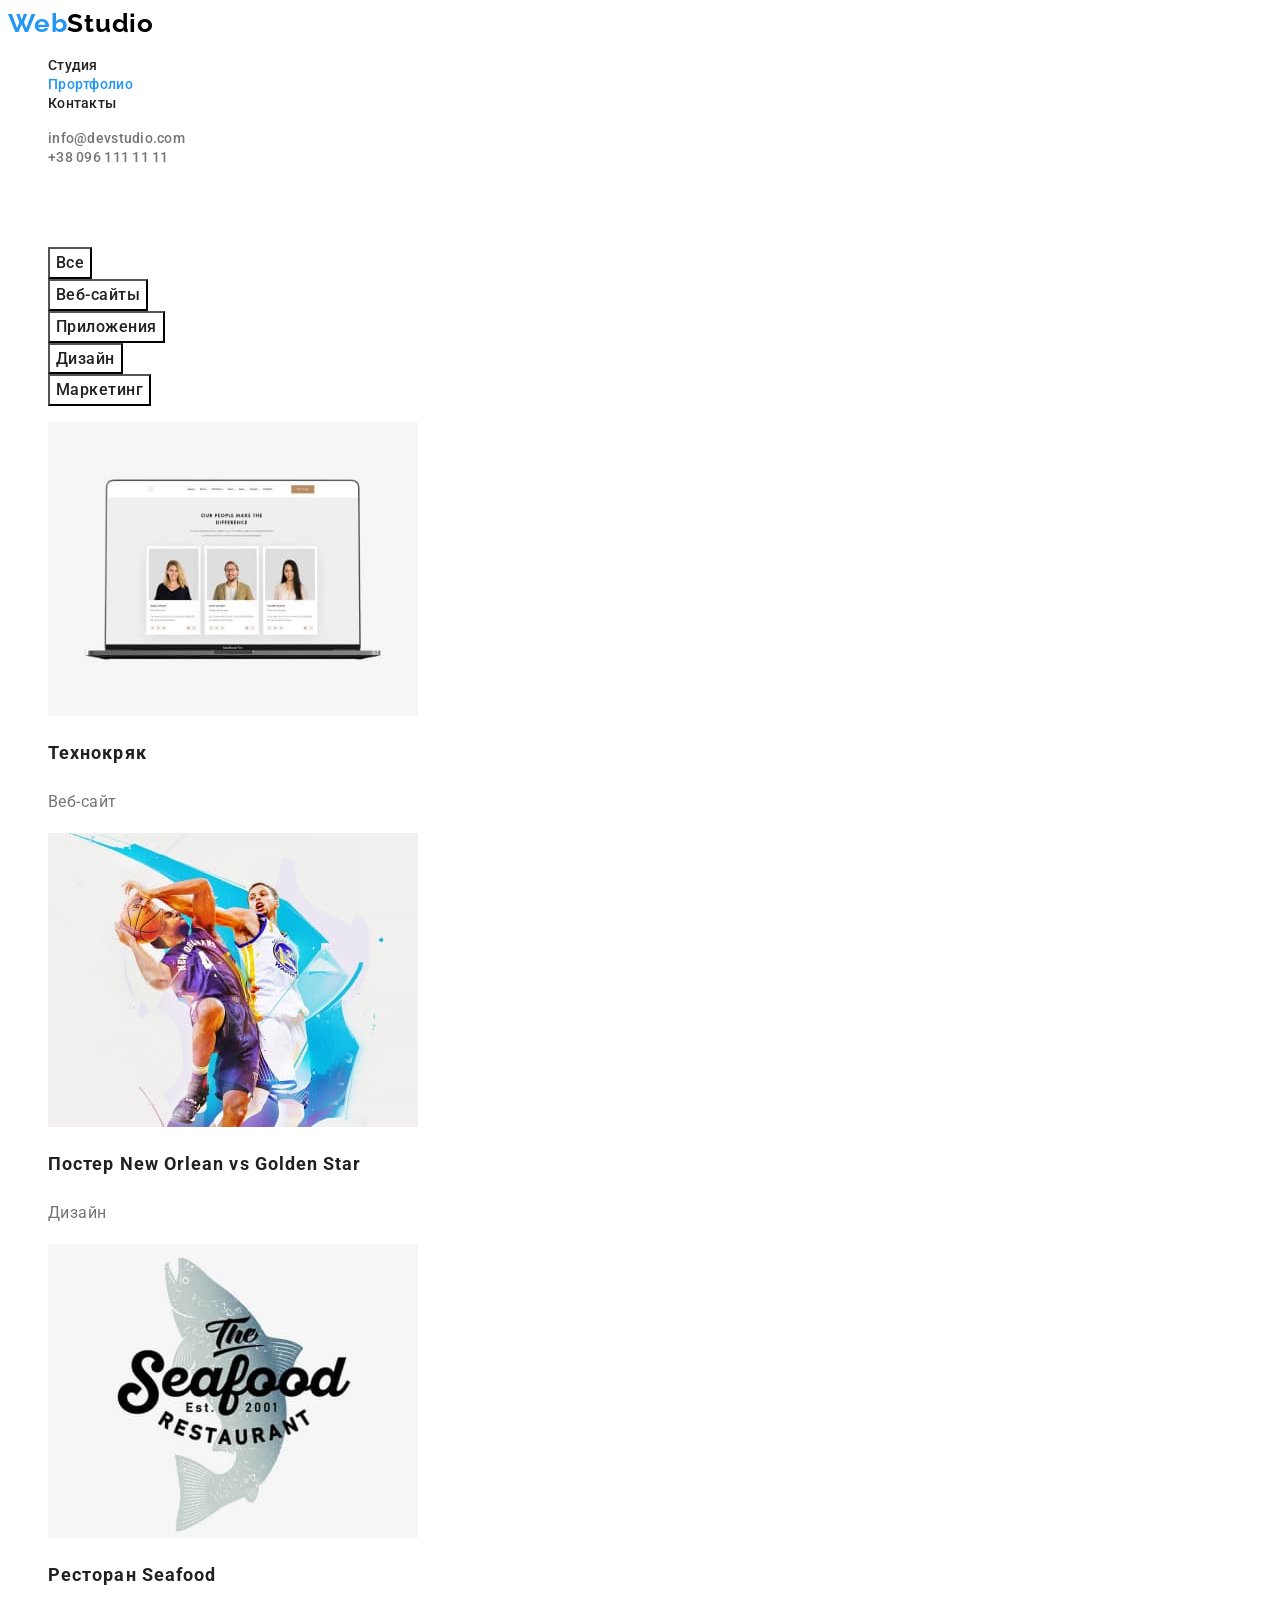
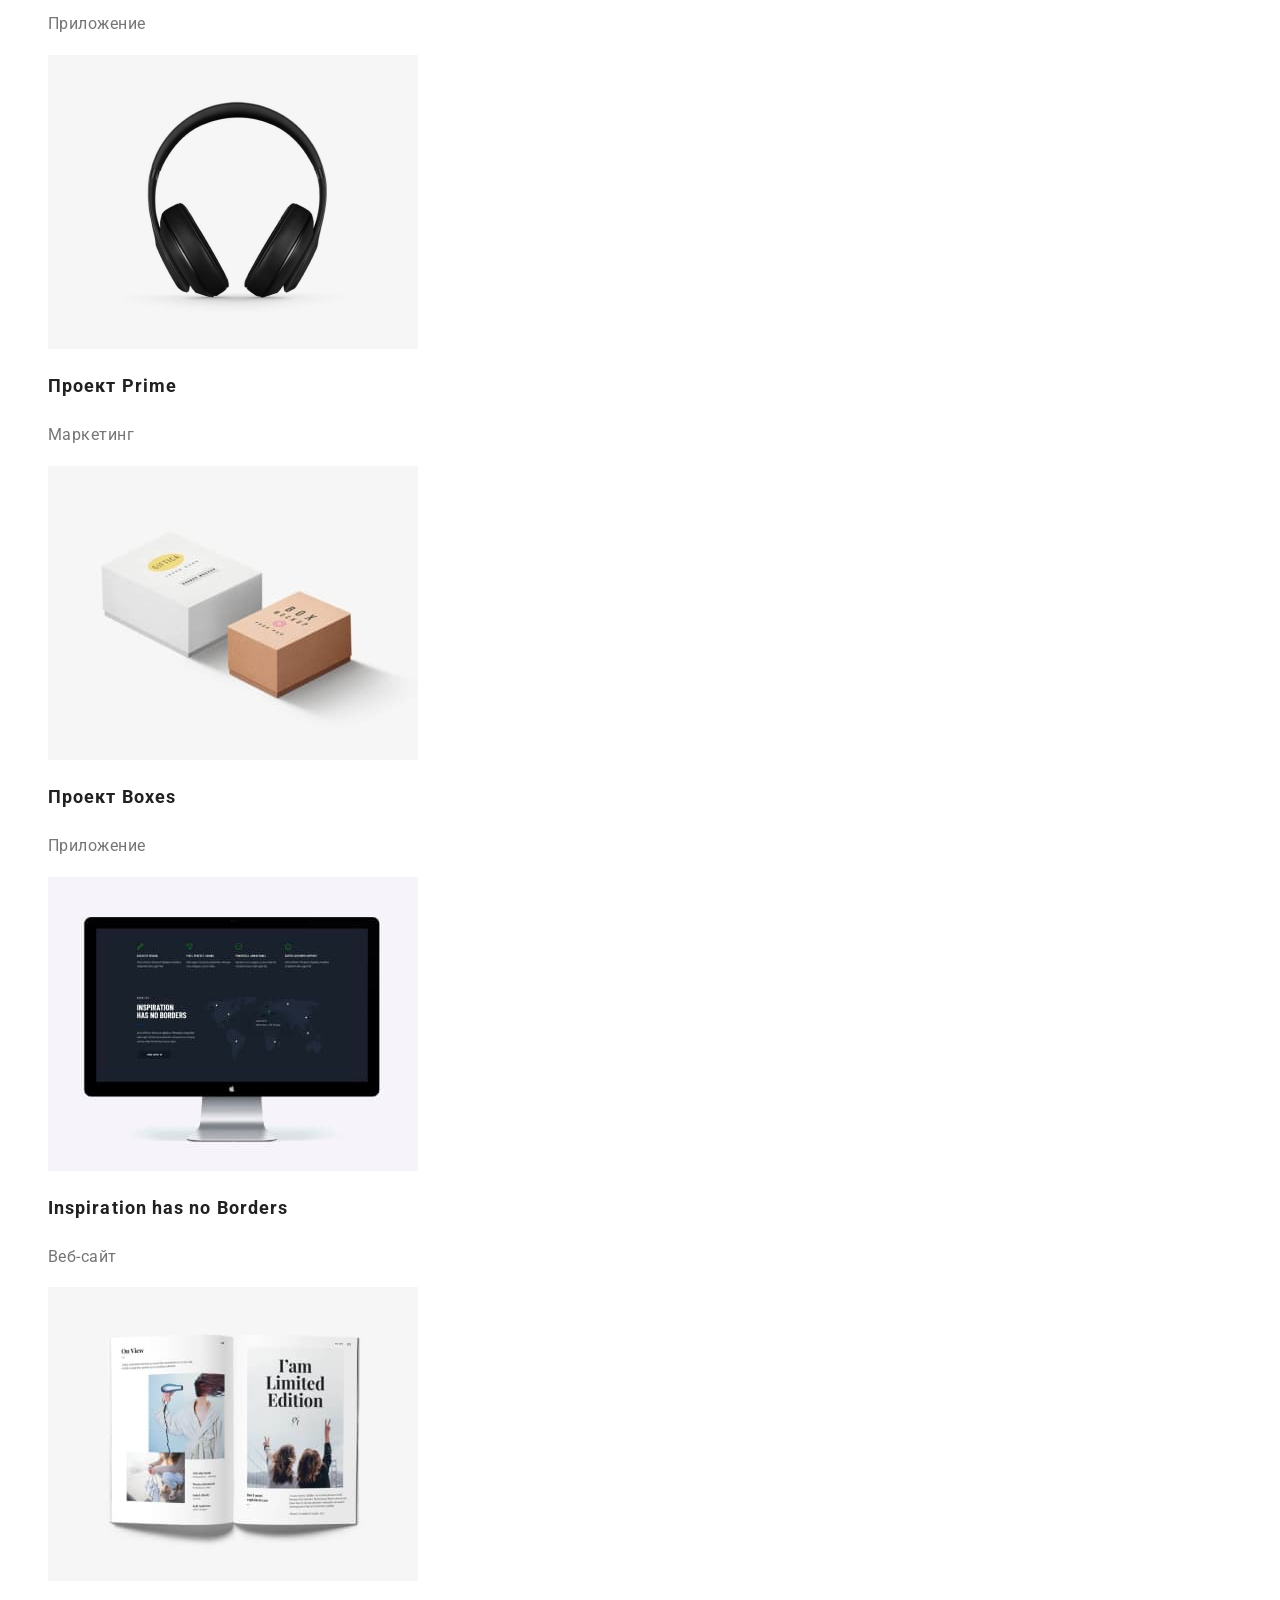
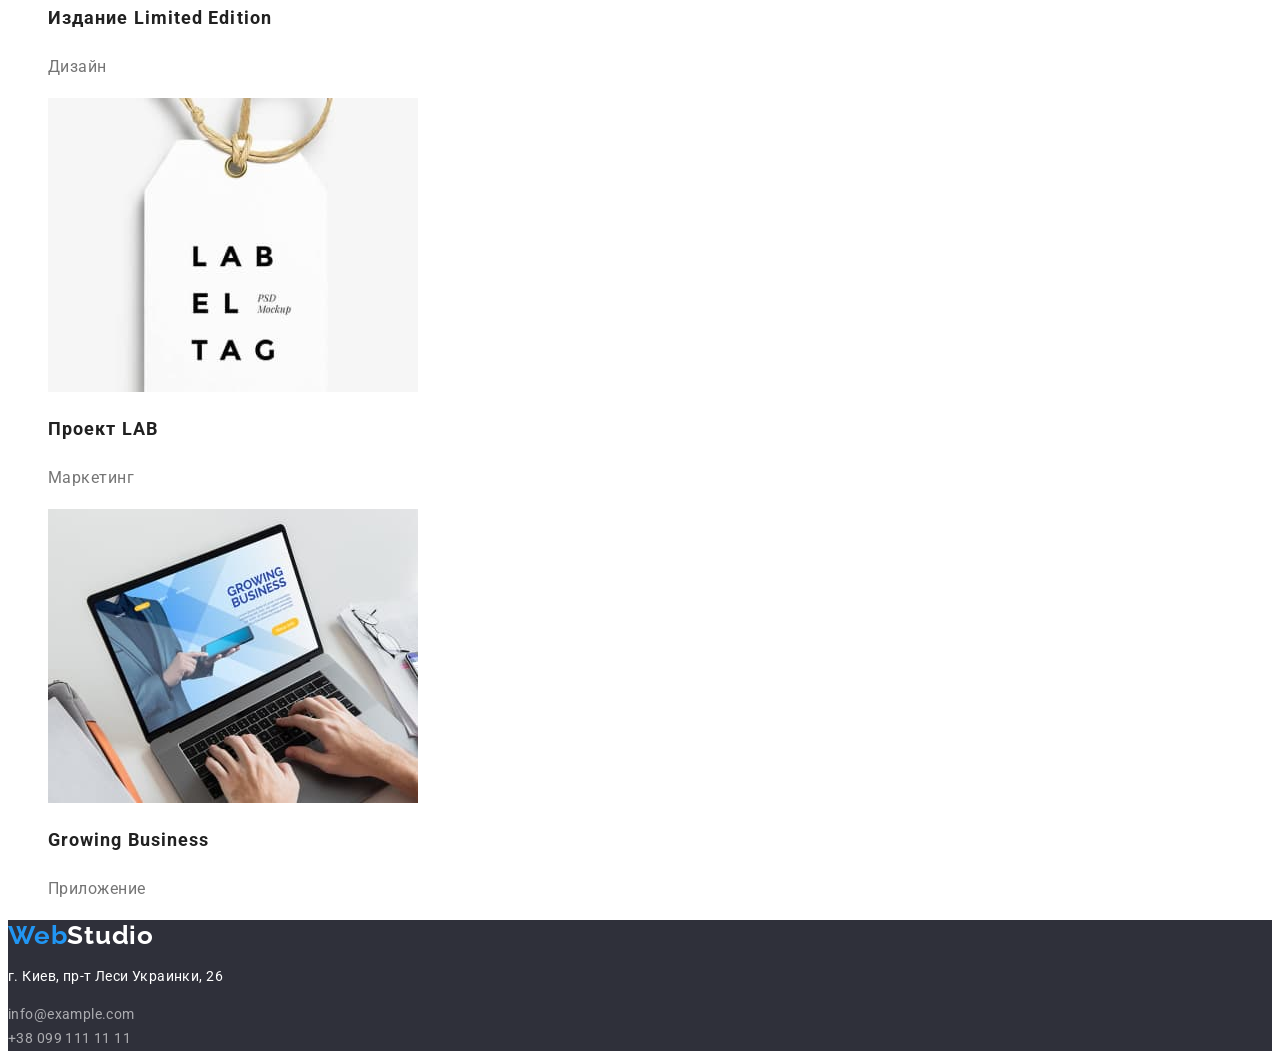
==== portfolio.html @ 16694226 "start hw" ====
<!DOCTYPE html>
<html lang="ru">

<head>
    <meta charset="UTF-8">
    <meta http-equiv="X-UA-Compatible" content="IE=edge">
    <meta name="viewport" content="width=device-width, initial-scale=1.0">
    <title>Студия</title>
    <link rel="preconnect" href="https://fonts.googleapis.com">
    <link rel="preconnect" href="https://fonts.gstatic.com" crossorigin>
    <link
        href="https://fonts.googleapis.com/css2?family=Raleway:wght@700&family=Roboto:ital,wght@0,400;0,500;0,700;1,900&display=swap"
        rel="stylesheet">
    <link rel="stylesheet" href="./css/style.css">
</head>
<body>
    <header class="header-page">
        <nav class="header-navigation">
            <a href="" lang="en" class="logo link">
                <span class="accent">Web</span>Studio
            </a>
            <ul class="header-list list">
                <li>
                    <a href="./index.html" class="header-link link">Студия</a>
                </li>
                <li>
                    <a href="./portfolio.html" class="header-link link primery">Прортфолио</a>
                </li>
                <li>
                    <a href="" class="header-link link">Контакты</a>
                </li>
            </ul>
        </nav>
        <ul class="contacts-list list">
            <li>
                <a href="mailto:info@devstudio.com" class="contacts-link link">info@devstudio.com</a>
            </li>
            <li>
                <a href="tel:+380961111111" class="contacts-link link">+38 096 111 11 11</a>
            </li>
        </ul>
    </header>
<main>
    <h1 class="title-works">Наши работы</h1>
    <section class="navigation-works">
        <ul class="list">
            <li>
                <button class="button-works" type="button">Все</button>
            </li>
            <li>
                <button class="button-works" type="button">Веб-сайты</button>
            </li>
            <li>
                <button class="button-works" type="button">Приложения</button>
            </li>
            <li>
                <button class="button-works" type="button">Дизайн</button>
            </li>
            <li>
                <button class="button-works" type="button">Маркетинг</button>
            </li>
        </ul>
        <ul class="works-list list">
            <li>
                <img src="./images/portfolio/port-img1.jpg" 
                width="370" alt="Изображение сайта">
                <h2 class="title" >Технокряк</h2>
                <p class="text">Веб-сайт</p>
            </li>
            <li>
                <img src="./images/portfolio/port-img2.jpg" 
                width="370" alt="Пример дизайна">
                <h2 class="title" >Постер New Orlean vs Golden Star</h2>
                <p class="text">Дизайн</p>
            </li>
            <li>
                <img src="./images/portfolio/port-img3.jpg" 
                width="370" alt="Пример приложения">
                <h2 class="title" >Ресторан Seafood</h2>
                <p class="text">Приложение</p>
            </li>
            <li>
                <img src="./images/portfolio/port-img4.jpg" 
                width="370" alt="Изображение наушников">
                <h2 class="title" >Проект Prime</h2>
                <p class="text">Маркетинг</p>
            </li>
            <li>
            <img src="./images/portfolio/port-img5.jpg" 
                width="370" alt="Изображение коробок">
                <h2 class="title" >Проект Boxes</h2>
                <p class="text">Приложение</p>
            </li>
            <li>
                <img src="./images/portfolio/port-img6.jpg" 
                width="370" alt="Монитор с веб-сайтом">
                <h2 class="title"  lang="en">Inspiration has no Borders</h2>
                <p class="text">Веб-сайт</p>
            </li>
            <li>
                <img src="./images/portfolio/port-img7.jpg" 
                width="370" alt="Розкрытый журнал">
                <h2 class="title" >Издание Limited Edition</h2>
                <p class="text">Дизайн</p>
            </li>
            <li>
                <img src="./images/portfolio/port-img8.jpg"
                width="370" alt="Бирка с надписью - ярлык">
                <h2 class="title" >Проект LAB</h2>
                <p class="text">Маркетинг</p>
            </li>
            <li>
                <img src="./images/portfolio/port-img9.jpg" 
                width="370" alt="Приложение на ноутбуке">
                <h2 class="title"  lang="en">Growing Business</h2>
                <p class="text">Приложение</p>
            </li>
            </ul>
    </section>
</main>
<footer class="footer-page">
    <address class="footer-address">
        <a class="footer-logo link" href="" lang="en">
            <span class="accent">Web</span>Studio
        </a>
        <p class="text-address">
            г. Киев, пр-т Леси Украинки, 26
        </p>
        <a class="footer-link link" href="mailto:info@example.com">info@example.com</a><br>
        <a class="footer-link link" href="tel:+380991111111">+38 099 111 11 11</a><br>
    </address>
</footer>
</body>

</html>
---- css/style.css ----
:root {
  --color-title-page: #212121;
  --color-text-page: #757575;
  --first-color-link: #212121;
  --second-color-link: #2196f3;
  --first-color-button: #212121;
  --second-color-button: #ffffff;
  --color-contacts: #757575;
  --first-color-logotype: #212121;
  --second-color-logotype: #ffffff;
  --background-section: #2f303a;
  --color-address: rgba(255, 255, 255, 0.6);
}
body {
  font-family: roboto, sans-serif;
}
.link {
  text-decoration: none;
}
.list {
  list-style: none;
}
/* ----------------------HEADER------------------------------ */
.logo {
  font-family: Raleway;
  font-weight: bold;
  font-size: 26px;
  line-height: 1.19;
  letter-spacing: 0.03em;
  color: var(--color-logotype);
}
.accent {
  color: #2196f3;
}
.header-link {
  font-weight: 500;
  font-size: 14px;
  line-height: 1.14;
  letter-spacing: 0.02em;
  color: var(--first-color-link);
}
.primery {
  color: var(--second-color-link);
}
.header-link:hover,
.header-link:focus {
  color: var(--second-color-link);
}

.contacts-link {
  font-weight: 500;
  font-size: 14px;
  line-height: 1.14;
  letter-spacing: 0.02em;
  color: var(--color-contacts);
}
.contacts-link:hover,
.contacts-link:focus {
  color: var(--second-color-link);
}
/* ----------------------HERO------------------------------ */
.hero {
  background-color: var(--background-section);
}
.hero-title {
  font-weight: 900;
  font-size: 44px;
  line-height: 1.36;
  text-align: center;
  letter-spacing: 0.06em;
  text-transform: uppercase;
  color: #ffffff;
}
.button {
  font-family: Roboto;
  font-weight: 700;
  font-size: 16px;
  line-height: 1.87;
  letter-spacing: 0.06em;
  cursor: pointer;
  color: var(--second-color-button);
  background-color: var(--second-color-link);
}
/* ----------------------MAIN------------------------------ */
.title-values {
  visibility: hidden;
}
.mini-title {
  font-weight: 700;
  font-size: 14px;
  line-height: 1.14;
  letter-spacing: 0.03em;
  text-transform: uppercase;
  color: var(--color-title-page);
}
.list-values {
  font-family: Roboto;
  font-weight: normal;
  font-size: 14px;
  line-height: 1.71;
  letter-spacing: 0.03em;
  color: var(--color-text-page);
}
.title-about {
  font-weight: bold;
  font-size: 36px;
  line-height: 1.17;
  text-align: center;
  letter-spacing: 0.03em;
  color: var(--color-title-page);
}
.team-title {
  font-weight: 500;
  font-size: 16px;
  line-height: 1.19;
  text-align: center;
  letter-spacing: 0.03em;
  color: var(--color-title-page);
}
.team-text {
  font-weight: normal;
  font-size: 16px;
  line-height: 1.19;
  text-align: center;
  letter-spacing: 0.03em;
  color: var(--color-text-page);
}
/* ----------------------FOOTER------------------------------ */
.footer-page {
  background-color: var(--background-section);
}
.footer-address {
  font-style: normal;
}
.footer-logo {
  font-family: Raleway;
  font-weight: bold;
  font-size: 26px;
  line-height: 1.19;
  letter-spacing: 0.03em;
  color: var(--second-color-logotype);
}
.text-address {
  font-weight: normal;
  font-size: 14px;
  line-height: 1.71;
  letter-spacing: 0.03em;
  color: #ffffff;
}
.footer-link {
  font-weight: normal;
  font-size: 14px;
  line-height: 1.71;
  letter-spacing: 0.03em;
  color: var(--color-address);
}
/* ----------------------MAIN PORTFOLIO------------------------------ */
.title-works {
  visibility: hidden;
}
.button-works {
  font-family: Roboto;
  font-weight: 500;
  font-size: 16px;
  line-height: 1.62;
  letter-spacing: 0.03em;
  cursor: pointer;
  color: var(--first-color-button);
  background-color: var(--second-color-button);
}
.button-works:focus,
.button-works:hover {
  background-color: var(--second-color-link);
  color: var(--second-color-button);
}
.works-list .title {
  font-weight: bold;
  font-size: 18px;
  line-height: 2;
  letter-spacing: 0.06em;
  color: var(--color-title-page);
}
.works-list .text {
  font-weight: normal;
  font-size: 16px;
  line-height: 1.87;
  letter-spacing: 0.03em;
  color: var(--color-text-page);
}
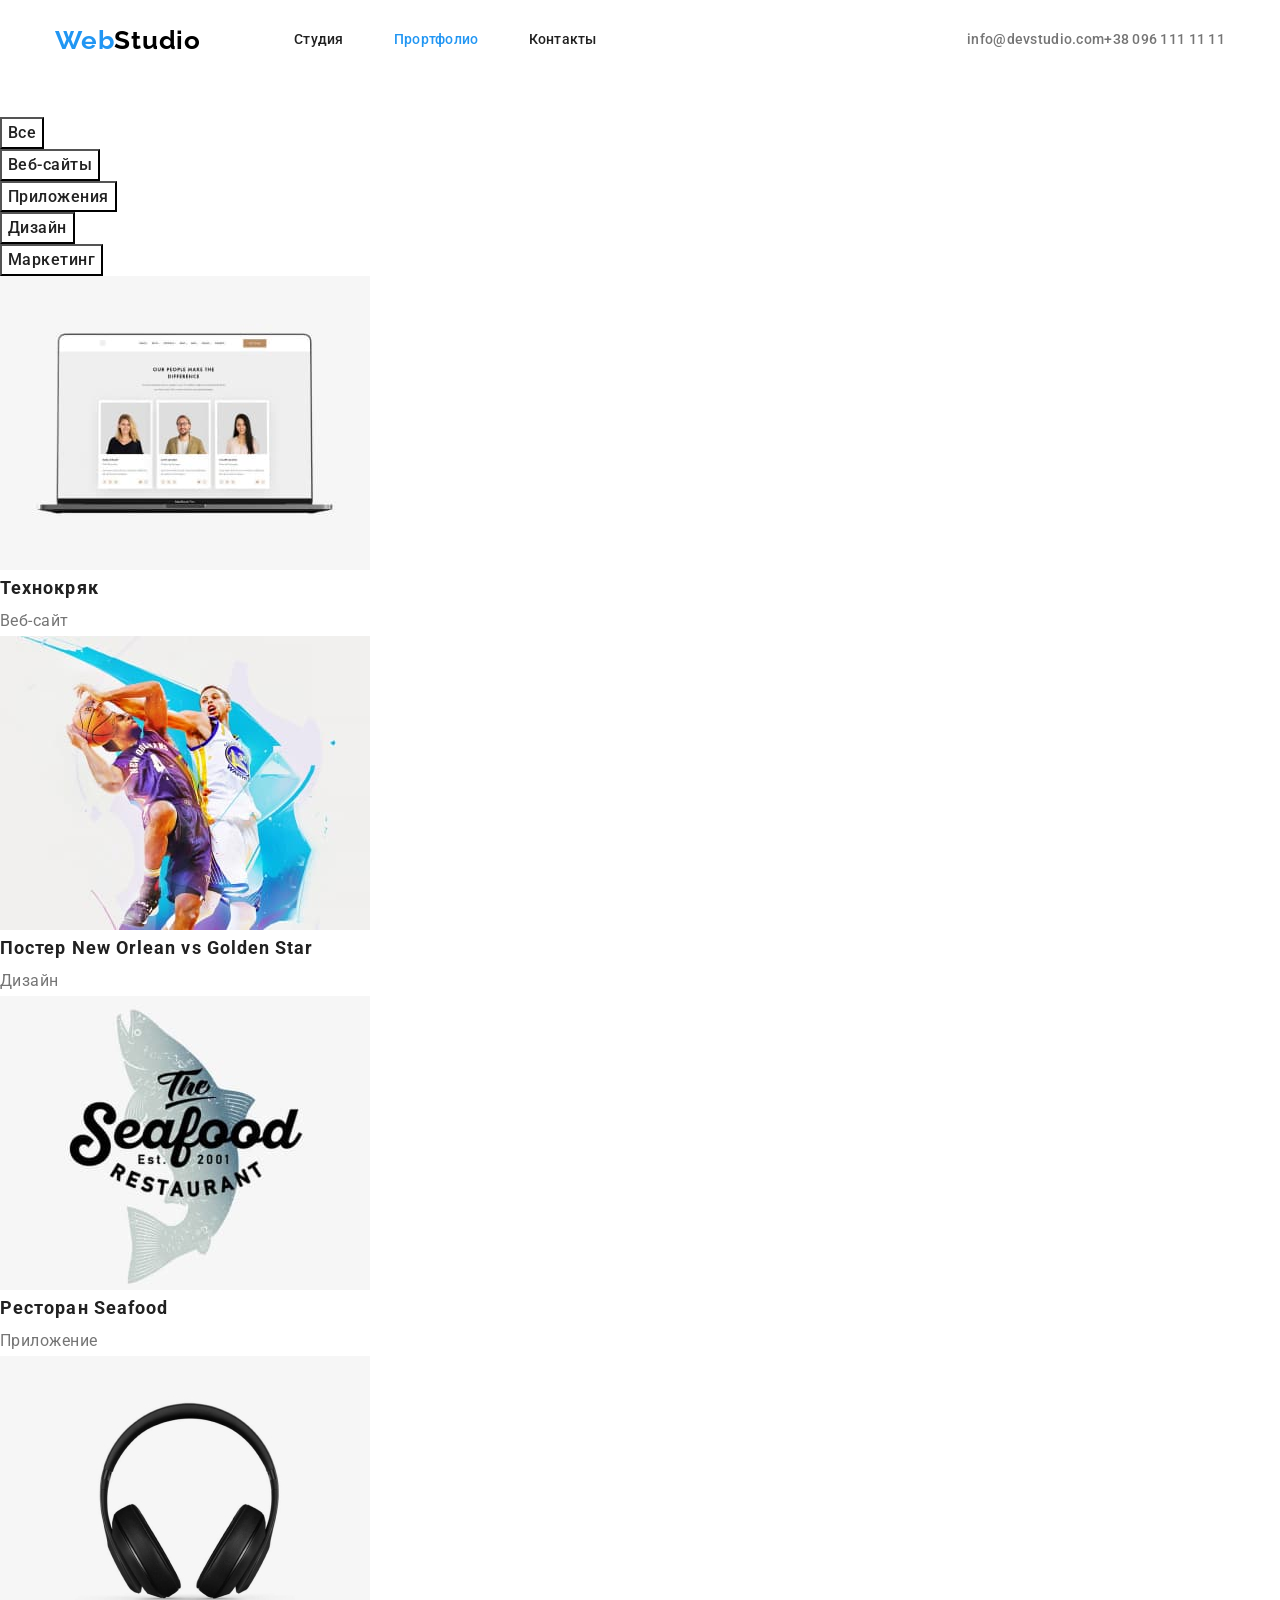
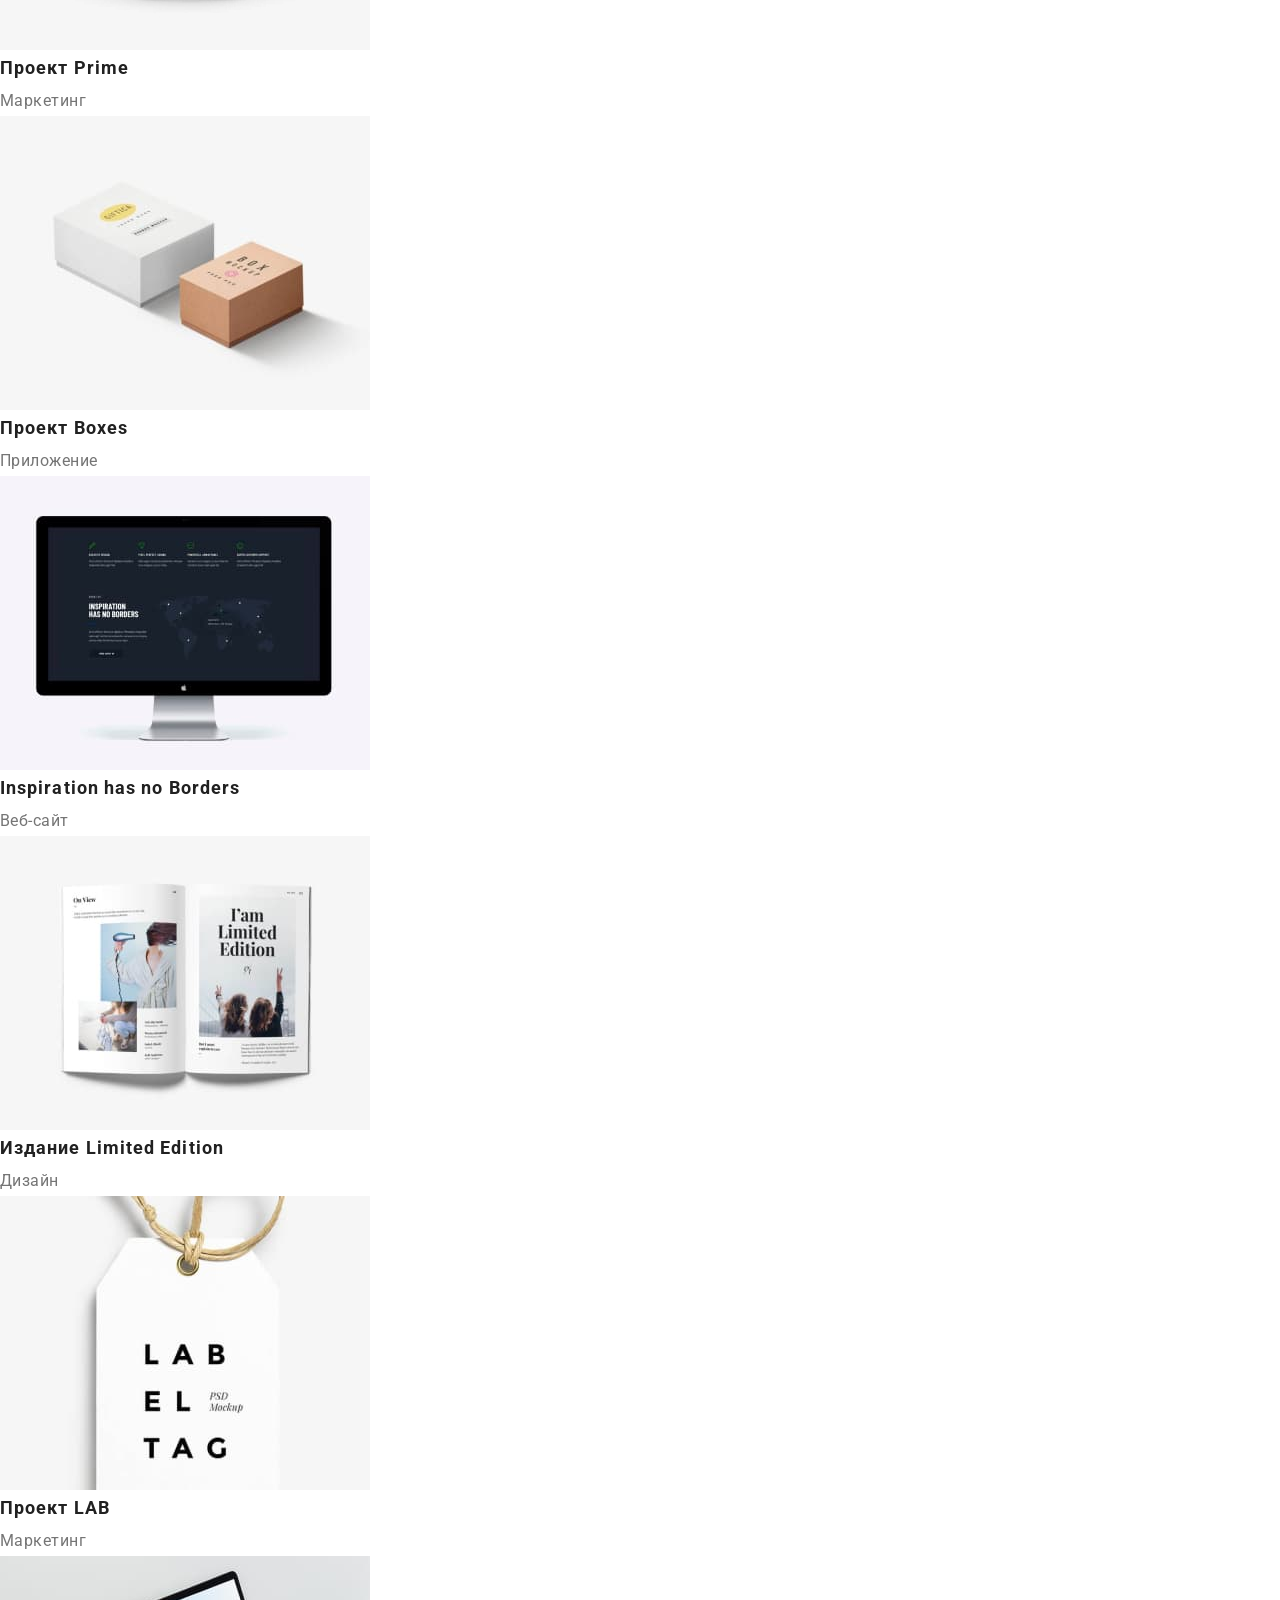
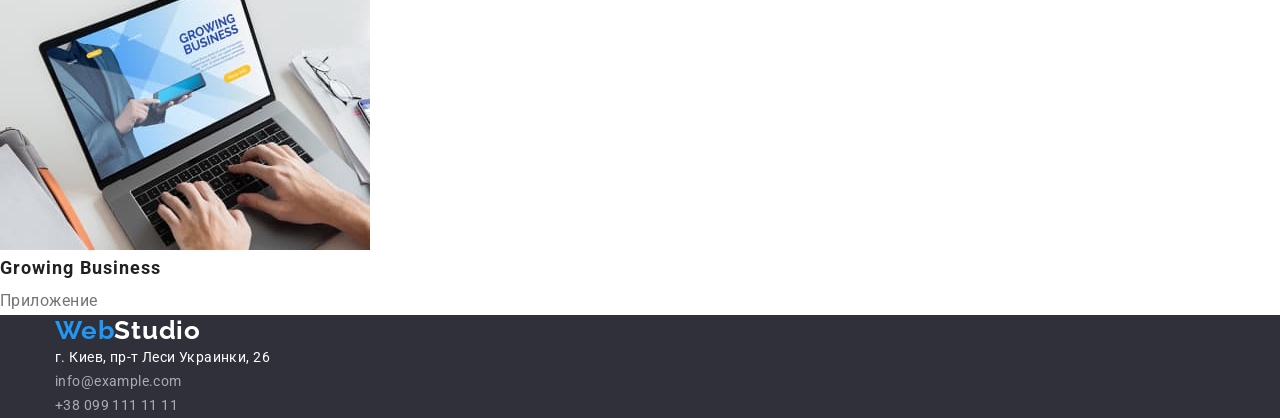
==== commit 860b7959: "Добавил флексы в студию" ====
--- a/portfolio.html
+++ b/portfolio.html
@@ -11,34 +11,37 @@
     <link
         href="https://fonts.googleapis.com/css2?family=Raleway:wght@700&family=Roboto:ital,wght@0,400;0,500;0,700;1,900&display=swap"
         rel="stylesheet">
+    <link rel="stylesheet" href="https://cdnjs.cloudflare.com/ajax/libs/modern-normalize/1.1.0/modern-normalize.min.css ">
     <link rel="stylesheet" href="./css/style.css">
 </head>
 <body>
     <header class="header-page">
-        <nav class="header-navigation">
-            <a href="" lang="en" class="logo link">
-                <span class="accent">Web</span>Studio
-            </a>
-            <ul class="header-list list">
+        <div class="conteiner">
+            <nav class="header-nav">
+                <a href="" lang="en" class="logo link">
+                    <span class="accent">Web</span>Studio
+                </a>
+                <ul class="header-list list">
+                    <li class="item">
+                        <a href="./index.html" class="header-link link">Студия</a>
+                    </li>
+                    <li class="item">
+                        <a href="" class="header-link link primery">Прортфолио</a>
+                    </li>
+                    <li class="item">
+                        <a href="" class="header-link link">Контакты</a>
+                    </li>
+                </ul>
+            </nav>
+            <ul class="contacts-list list">
                 <li>
-                    <a href="./index.html" class="header-link link">Студия</a>
+                    <a href="mailto:info@devstudio.com" class="contacts-link link">info@devstudio.com</a>
                 </li>
                 <li>
-                    <a href="./portfolio.html" class="header-link link primery">Прортфолио</a>
-                </li>
-                <li>
-                    <a href="" class="header-link link">Контакты</a>
+                    <a href="tel:+380961111111" class="contacts-link link">+38 096 111 11 11</a>
                 </li>
             </ul>
-        </nav>
-        <ul class="contacts-list list">
-            <li>
-                <a href="mailto:info@devstudio.com" class="contacts-link link">info@devstudio.com</a>
-            </li>
-            <li>
-                <a href="tel:+380961111111" class="contacts-link link">+38 096 111 11 11</a>
-            </li>
-        </ul>
+        </div>
     </header>
 <main>
     <h1 class="title-works">Наши работы</h1>
--- a/css/style.css
+++ b/css/style.css
@@ -14,6 +14,23 @@
 body {
   font-family: roboto, sans-serif;
 }
+/* --<reset styles>-- */
+h1,
+h2,
+h3,
+p {
+  margin: 0;
+}
+ul {
+  margin: 0;
+  padding: 0;
+}
+img {
+  display: block;
+  max-width: 100%;
+  height: auto;
+}
+/* --</reset styles>-- */
 .link {
   text-decoration: none;
 }
@@ -21,7 +38,17 @@
   list-style: none;
 }
 /* ----------------------HEADER------------------------------ */
+.header-page .conteiner {
+  display: flex;
+  width: 1200px;
+  margin-right: auto;
+  margin-left: auto;
+  padding: 0 15px;
+}
+
 .logo {
+  display: block;
+  margin-right: 93px;
   font-family: Raleway;
   font-weight: bold;
   font-size: 26px;
@@ -30,15 +57,28 @@
   color: var(--color-logotype);
 }
 .accent {
-  color: #2196f3;
+  color: var(--second-color-link);
+}
+.header-nav {
+  display: flex;
+  align-items: center;
+}
+.header-list {
+  display: flex;
 }
 .header-link {
+  display: block;
+  padding-top: 32px;
+  padding-bottom: 32px;
   font-weight: 500;
   font-size: 14px;
   line-height: 1.14;
   letter-spacing: 0.02em;
   color: var(--first-color-link);
 }
+.item:not(:last-child) {
+  margin-right: 50px;
+}
 .primery {
   color: var(--second-color-link);
 }
@@ -47,7 +87,13 @@
   color: var(--second-color-link);
 }
 
+.contacts-list {
+  display: flex;
+  margin-left: auto;
+  align-items: center;
+}
 .contacts-link {
+  display: block;
   font-weight: 500;
   font-size: 14px;
   line-height: 1.14;
@@ -61,12 +107,19 @@
 /* ----------------------HERO------------------------------ */
 .hero {
   background-color: var(--background-section);
+  text-align: center;
+}
+.hero .container {
+  width: 696px;
+  padding: 0 15px;
+  margin-left: auto;
+  margin-right: auto;
 }
 .hero-title {
+  margin-bottom: 30px;
   font-weight: 900;
   font-size: 44px;
   line-height: 1.36;
-  text-align: center;
   letter-spacing: 0.06em;
   text-transform: uppercase;
   color: #ffffff;
@@ -85,7 +138,8 @@
 .title-values {
   visibility: hidden;
 }
-.mini-title {
+.list-values .mini-title {
+  margin-bottom: 10px;
   font-weight: 700;
   font-size: 14px;
   line-height: 1.14;
@@ -94,6 +148,11 @@
   color: var(--color-title-page);
 }
 .list-values {
+  display: flex;
+  width: 1200px;
+  margin-right: auto;
+  margin-left: auto;
+  padding: 0 15px;
   font-family: Roboto;
   font-weight: normal;
   font-size: 14px;
@@ -101,7 +160,11 @@
   letter-spacing: 0.03em;
   color: var(--color-text-page);
 }
+.list-values .link:not(:last-child) {
+  margin-right: 30px;
+}
 .title-about {
+  margin-bottom: 50px;
   font-weight: bold;
   font-size: 36px;
   line-height: 1.17;
@@ -109,7 +172,41 @@
   letter-spacing: 0.03em;
   color: var(--color-title-page);
 }
+.list-about {
+  display: flex;
+  width: 1200px;
+  margin-right: auto;
+  margin-left: auto;
+  padding: 0 15px;
+}
+.list-about .link:not(:last-child) {
+  margin-right: 30px;
+}
+.team-list {
+  display: flex;
+  width: 1200px;
+  margin-right: auto;
+  margin-left: auto;
+  padding: 0 15px;
+}
+.team-list .link:not(:last-child) {
+  margin-right: 30px;
+}
 .team-title {
+  margin-bottom: 50px;
+  font-weight: bold;
+  font-size: 36px;
+  line-height: 42px;
+  text-align: center;
+  letter-spacing: 0.03em;
+  color: var(--color-title-page);
+}
+.team-img {
+  margin-bottom: 30px;
+}
+
+.team-list .mini-title {
+  margin-bottom: 10px;
   font-weight: 500;
   font-size: 16px;
   line-height: 1.19;
@@ -130,6 +227,10 @@
   background-color: var(--background-section);
 }
 .footer-address {
+  width: 1200px;
+  margin-right: auto;
+  margin-left: auto;
+  padding: 0 15px;
   font-style: normal;
 }
 .footer-logo {
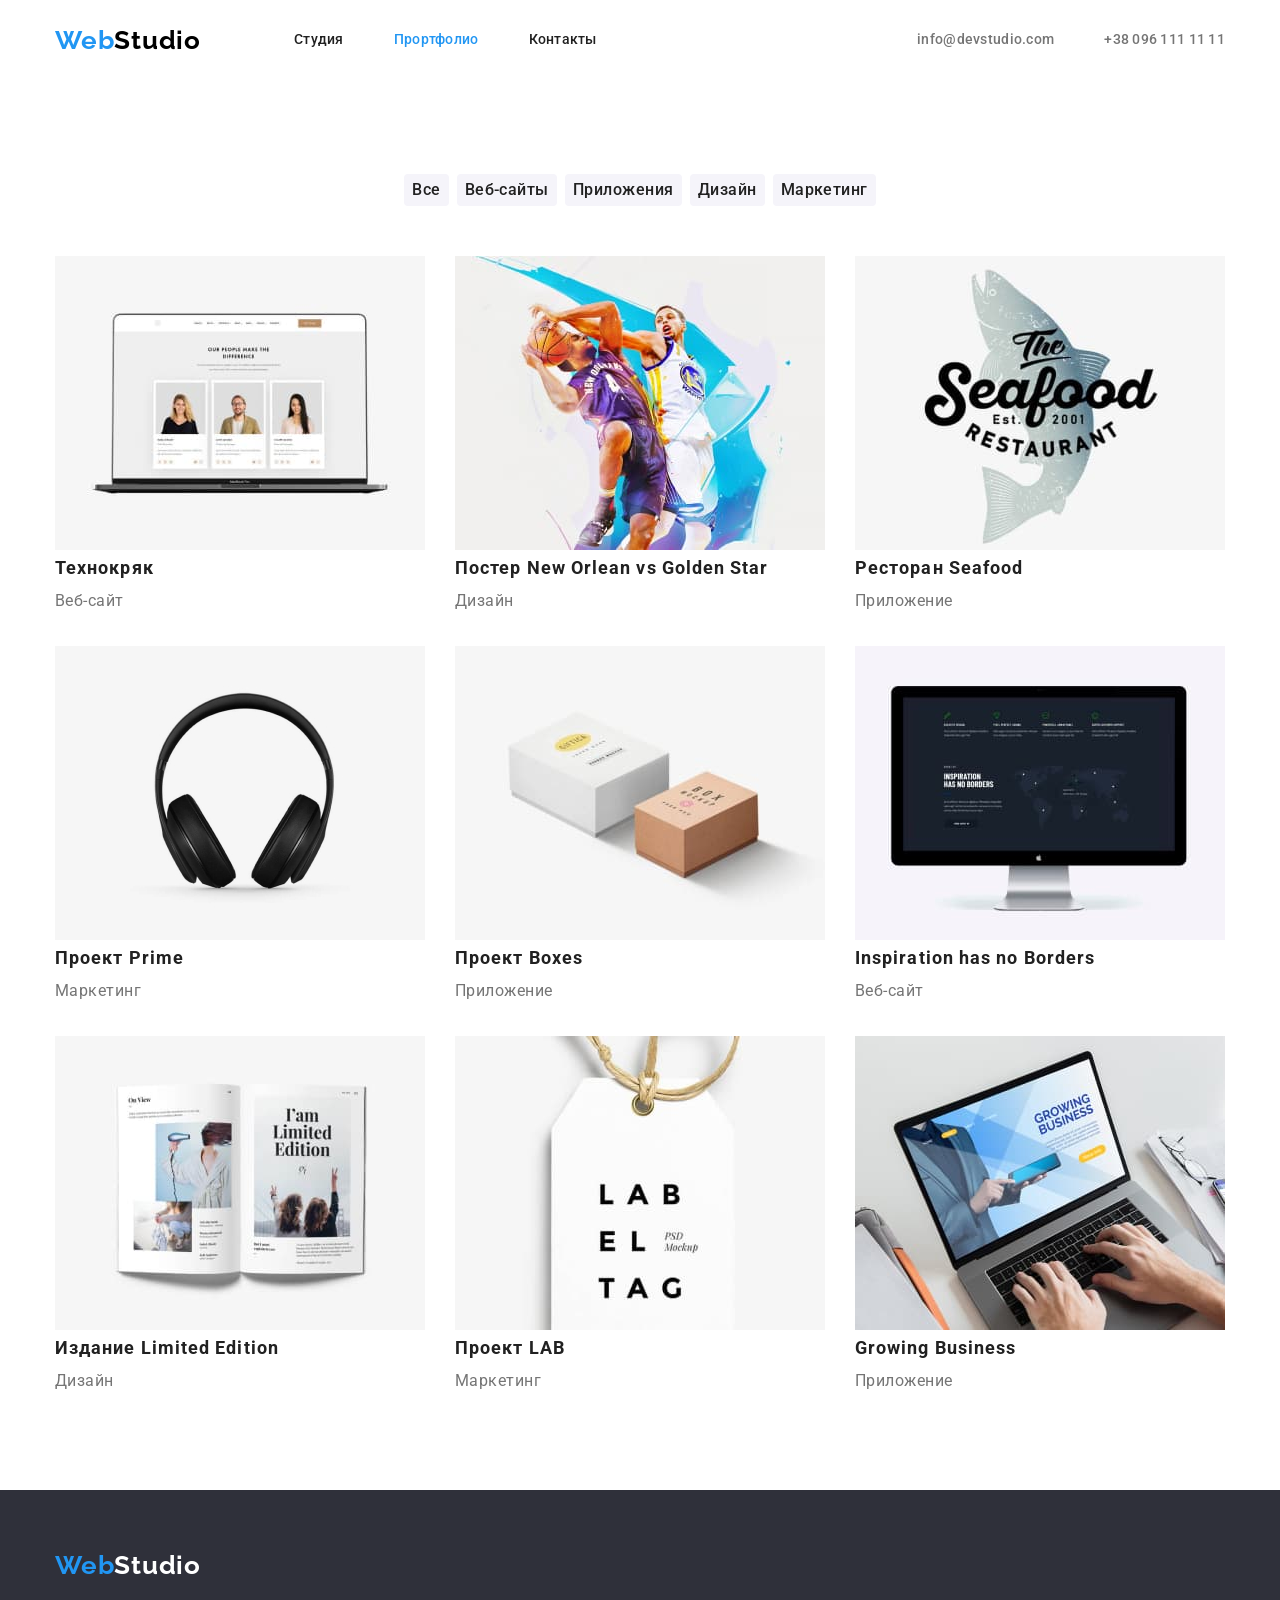
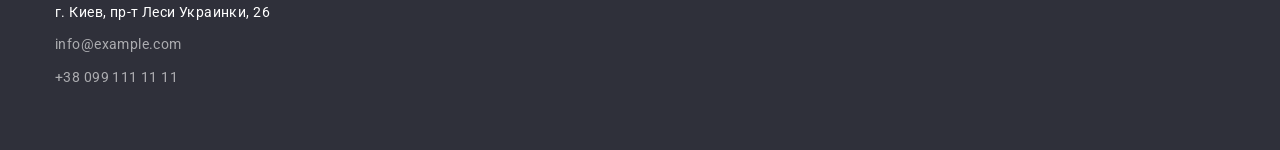
==== commit dd3e3d4d: "Закончил партфолио" ====
--- a/portfolio.html
+++ b/portfolio.html
@@ -16,7 +16,7 @@
 </head>
 <body>
     <header class="header-page">
-        <div class="conteiner">
+        <div class="container">
             <nav class="header-nav">
                 <a href="" lang="en" class="logo link">
                     <span class="accent">Web</span>Studio
@@ -34,92 +34,87 @@
                 </ul>
             </nav>
             <ul class="contacts-list list">
-                <li>
+                <li class="link">
                     <a href="mailto:info@devstudio.com" class="contacts-link link">info@devstudio.com</a>
                 </li>
-                <li>
+                <li class="link">
                     <a href="tel:+380961111111" class="contacts-link link">+38 096 111 11 11</a>
                 </li>
             </ul>
         </div>
     </header>
 <main>
-    <h1 class="title-works">Наши работы</h1>
-    <section class="navigation-works">
-        <ul class="list">
-            <li>
-                <button class="button-works" type="button">Все</button>
-            </li>
-            <li>
-                <button class="button-works" type="button">Веб-сайты</button>
-            </li>
-            <li>
-                <button class="button-works" type="button">Приложения</button>
-            </li>
-            <li>
-                <button class="button-works" type="button">Дизайн</button>
-            </li>
-            <li>
-                <button class="button-works" type="button">Маркетинг</button>
-            </li>
-        </ul>
-        <ul class="works-list list">
-            <li>
-                <img src="./images/portfolio/port-img1.jpg" 
-                width="370" alt="Изображение сайта">
-                <h2 class="title" >Технокряк</h2>
-                <p class="text">Веб-сайт</p>
-            </li>
-            <li>
-                <img src="./images/portfolio/port-img2.jpg" 
-                width="370" alt="Пример дизайна">
-                <h2 class="title" >Постер New Orlean vs Golden Star</h2>
-                <p class="text">Дизайн</p>
-            </li>
-            <li>
-                <img src="./images/portfolio/port-img3.jpg" 
-                width="370" alt="Пример приложения">
-                <h2 class="title" >Ресторан Seafood</h2>
-                <p class="text">Приложение</p>
-            </li>
-            <li>
-                <img src="./images/portfolio/port-img4.jpg" 
-                width="370" alt="Изображение наушников">
-                <h2 class="title" >Проект Prime</h2>
-                <p class="text">Маркетинг</p>
-            </li>
-            <li>
-            <img src="./images/portfolio/port-img5.jpg" 
-                width="370" alt="Изображение коробок">
-                <h2 class="title" >Проект Boxes</h2>
-                <p class="text">Приложение</p>
-            </li>
-            <li>
-                <img src="./images/portfolio/port-img6.jpg" 
-                width="370" alt="Монитор с веб-сайтом">
-                <h2 class="title"  lang="en">Inspiration has no Borders</h2>
-                <p class="text">Веб-сайт</p>
-            </li>
-            <li>
-                <img src="./images/portfolio/port-img7.jpg" 
-                width="370" alt="Розкрытый журнал">
-                <h2 class="title" >Издание Limited Edition</h2>
-                <p class="text">Дизайн</p>
-            </li>
-            <li>
-                <img src="./images/portfolio/port-img8.jpg"
-                width="370" alt="Бирка с надписью - ярлык">
-                <h2 class="title" >Проект LAB</h2>
-                <p class="text">Маркетинг</p>
-            </li>
-            <li>
-                <img src="./images/portfolio/port-img9.jpg" 
-                width="370" alt="Приложение на ноутбуке">
-                <h2 class="title"  lang="en">Growing Business</h2>
-                <p class="text">Приложение</p>
-            </li>
-            </ul>
-    </section>
+    <div class="section">
+            <h1 class="title-works">Наши работы</h1>
+            <section class="navigation-works">
+                <div class="container">
+                    <ul class="button-list list">
+                        <li class="link">
+                            <button class="button-works" type="button">Все</button>
+                        </li>
+                        <li class="link">
+                            <button class="button-works" type="button">Веб-сайты</button>
+                        </li>
+                        <li class="link">
+                            <button class="button-works" type="button">Приложения</button>
+                        </li>
+                        <li class="link">
+                            <button class="button-works" type="button">Дизайн</button>
+                        </li>
+                        <li class="link">
+                            <button class="button-works" type="button">Маркетинг</button>
+                        </li>
+                    </ul>
+                    <ul class="works-list list">
+                        <li class="link">
+                            <img src="./images/portfolio/port-img1.jpg" width="370" alt="Изображение сайта">
+                            <h2 class="title">Технокряк</h2>
+                            <p class="text">Веб-сайт</p>
+                        </li>
+                        <li class="link">
+                            <img src="./images/portfolio/port-img2.jpg" width="370" alt="Пример дизайна">
+                            <h2 class="title">Постер New Orlean vs Golden Star</h2>
+                            <p class="text">Дизайн</p>
+                        </li>
+                        <li class="link">
+                            <img src="./images/portfolio/port-img3.jpg" width="370" alt="Пример приложения">
+                            <h2 class="title">Ресторан Seafood</h2>
+                            <p class="text">Приложение</p>
+                        </li>
+                        <li class="link">
+                            <img src="./images/portfolio/port-img4.jpg" width="370" alt="Изображение наушников">
+                            <h2 class="title">Проект Prime</h2>
+                            <p class="text">Маркетинг</p>
+                        </li>
+                        <li class="link">
+                            <img src="./images/portfolio/port-img5.jpg" width="370" alt="Изображение коробок">
+                            <h2 class="title">Проект Boxes</h2>
+                            <p class="text">Приложение</p>
+                        </li>
+                        <li class="link">
+                            <img src="./images/portfolio/port-img6.jpg" width="370" alt="Монитор с веб-сайтом">
+                            <h2 class="title" lang="en">Inspiration has no Borders</h2>
+                            <p class="text">Веб-сайт</p>
+                        </li>
+                        <li class="link">
+                            <img src="./images/portfolio/port-img7.jpg" width="370" alt="Розкрытый журнал">
+                            <h2 class="title">Издание Limited Edition</h2>
+                            <p class="text">Дизайн</p>
+                        </li>
+                        <li class="link">
+                            <img src="./images/portfolio/port-img8.jpg" width="370" alt="Бирка с надписью - ярлык">
+                            <h2 class="title">Проект LAB</h2>
+                            <p class="text">Маркетинг</p>
+                        </li>
+                        <li class="link">
+                            <img src="./images/portfolio/port-img9.jpg" width="370" alt="Приложение на ноутбуке">
+                            <h2 class="title" lang="en">Growing Business</h2>
+                            <p class="text">Приложение</p>
+                        </li>
+                    </ul>
+                </div>
+            </section>
+    </div>
 </main>
 <footer class="footer-page">
     <address class="footer-address">
@@ -129,8 +124,8 @@
         <p class="text-address">
             г. Киев, пр-т Леси Украинки, 26
         </p>
-        <a class="footer-link link" href="mailto:info@example.com">info@example.com</a><br>
-        <a class="footer-link link" href="tel:+380991111111">+38 099 111 11 11</a><br>
+        <a class="footer-link link" href="mailto:info@example.com">info@example.com</a>
+        <a class="footer-link link" href="tel:+380991111111">+38 099 111 11 11</a>
     </address>
 </footer>
 </body>
--- a/css/style.css
+++ b/css/style.css
@@ -38,7 +38,7 @@
   list-style: none;
 }
 /* ----------------------HEADER------------------------------ */
-.header-page .conteiner {
+.header-page .container {
   display: flex;
   width: 1200px;
   margin-right: auto;
@@ -103,6 +103,9 @@
 .contacts-link:hover,
 .contacts-link:focus {
   color: var(--second-color-link);
+}
+.contacts-list .link:not(:last-child) {
+  margin-right: 50px;
 }
 /* ----------------------HERO------------------------------ */
 .hero {
@@ -135,8 +138,12 @@
   background-color: var(--second-color-link);
 }
 /* ----------------------MAIN------------------------------ */
+.section {
+  padding: 94px 0;
+}
 .title-values {
   visibility: hidden;
+  height: 0;
 }
 .list-values .mini-title {
   margin-bottom: 10px;
@@ -152,7 +159,7 @@
   width: 1200px;
   margin-right: auto;
   margin-left: auto;
-  padding: 0 15px;
+  padding: 0 15px 94px 15px;
   font-family: Roboto;
   font-weight: normal;
   font-size: 14px;
@@ -163,8 +170,11 @@
 .list-values .link:not(:last-child) {
   margin-right: 30px;
 }
+.about-section {
+  padding-bottom: 94px;
+}
 .title-about {
-  margin-bottom: 50px;
+  padding-bottom: 50px;
   font-weight: bold;
   font-size: 36px;
   line-height: 1.17;
@@ -193,7 +203,7 @@
   margin-right: 30px;
 }
 .team-title {
-  margin-bottom: 50px;
+  padding-bottom: 50px;
   font-weight: bold;
   font-size: 36px;
   line-height: 42px;
@@ -226,14 +236,18 @@
 .footer-page {
   background-color: var(--background-section);
 }
+.footer-logo {
+  margin-bottom: 20px;
+}
 .footer-address {
   width: 1200px;
   margin-right: auto;
   margin-left: auto;
-  padding: 0 15px;
+  padding: 60px 15px;
   font-style: normal;
 }
 .footer-logo {
+  display: block;
   font-family: Raleway;
   font-weight: bold;
   font-size: 26px;
@@ -242,6 +256,7 @@
   color: var(--second-color-logotype);
 }
 .text-address {
+  margin-bottom: 9px;
   font-weight: normal;
   font-size: 14px;
   line-height: 1.71;
@@ -249,17 +264,41 @@
   color: #ffffff;
 }
 .footer-link {
+  display: block;
   font-weight: normal;
   font-size: 14px;
   line-height: 1.71;
   letter-spacing: 0.03em;
   color: var(--color-address);
 }
+.footer-address .footer-link:not(:last-child) {
+  margin-bottom: 9px;
+}
 /* ----------------------MAIN PORTFOLIO------------------------------ */
+
 .title-works {
   visibility: hidden;
+  height: 0;
+}
+.navigation-works .container {
+  width: 1200px;
+  margin-right: auto;
+  margin-left: auto;
+  padding-top: 0;
+  padding-right: 15px;
+  padding-left: 15px;
+}
+.button-list {
+  display: flex;
+  justify-content: center;
+  padding-bottom: 50px;
+}
+.button-list .link:not(:last-child) {
+  margin-right: 8px;
 }
 .button-works {
+  border-radius: 4px;
+  border-color: transparent;
   font-family: Roboto;
   font-weight: 500;
   font-size: 16px;
@@ -267,13 +306,24 @@
   letter-spacing: 0.03em;
   cursor: pointer;
   color: var(--first-color-button);
-  background-color: var(--second-color-button);
-}
+  background-color: #f5f4fa;
+}
+
 .button-works:focus,
 .button-works:hover {
   background-color: var(--second-color-link);
   color: var(--second-color-button);
 }
+.works-list {
+  display: flex;
+  flex-wrap: wrap;
+}
+.works-list .link:not(:nth-child(3n)) {
+  margin-right: 30px;
+}
+.works-list .link:not(:nth-last-child(-n + 3)) {
+  margin-bottom: 30px;
+}
 .works-list .title {
   font-weight: bold;
   font-size: 18px;
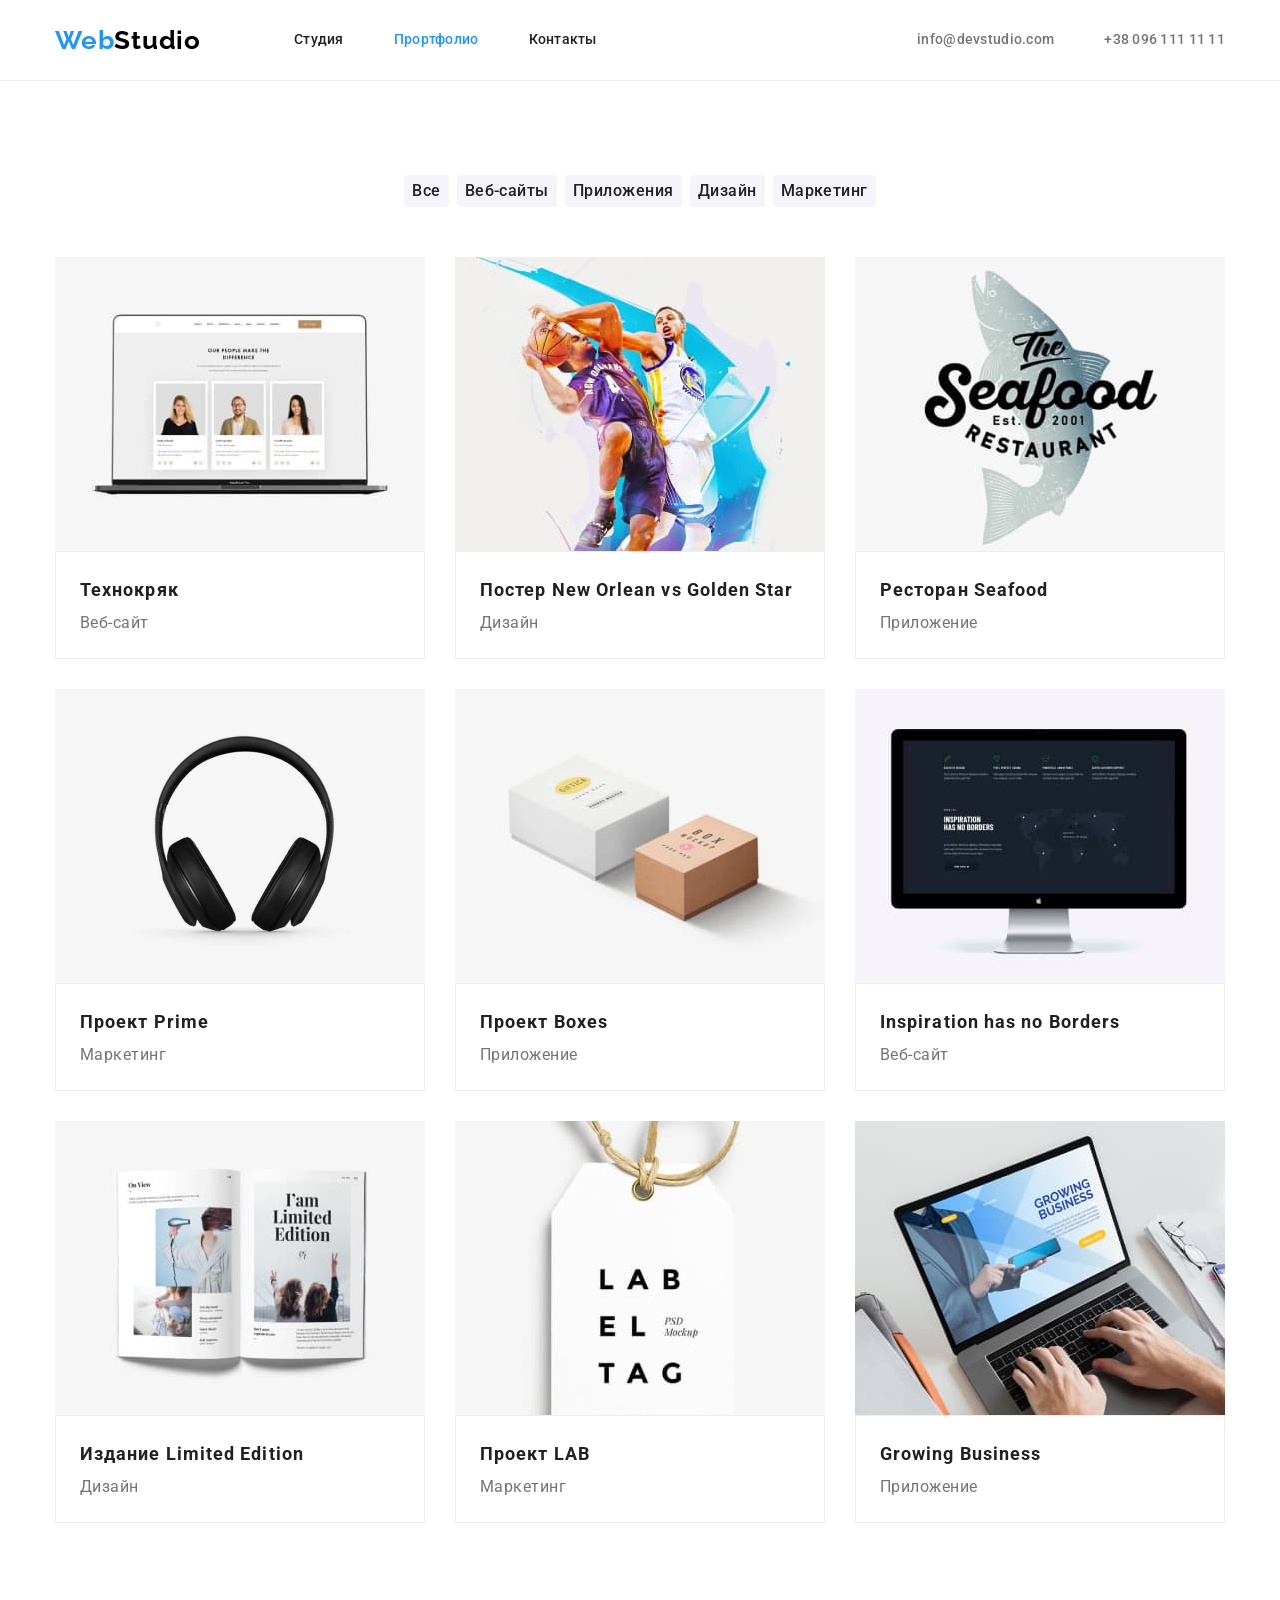
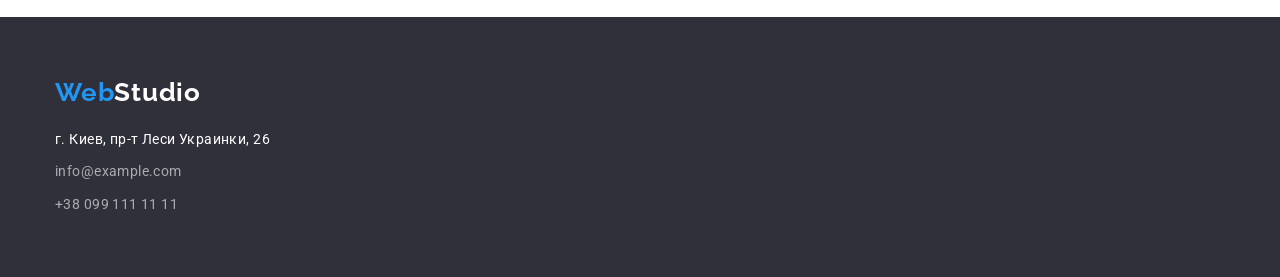
==== commit f73e5863: "Исправил 2 ДЗ согласно замечаниям" ====
--- a/portfolio.html
+++ b/portfolio.html
@@ -15,8 +15,8 @@
     <link rel="stylesheet" href="./css/style.css">
 </head>
 <body>
-    <header class="header-page">
-        <div class="container">
+    <header class="header-page border-footer">
+        <div class="container flax-box">
             <nav class="header-nav">
                 <a href="" lang="en" class="logo link">
                     <span class="accent">Web</span>Studio
@@ -44,10 +44,9 @@
         </div>
     </header>
 <main>
-    <div class="section">
-            <h1 class="title-works">Наши работы</h1>
             <section class="navigation-works">
                 <div class="container">
+                    <h1 class="title-works">Наши работы</h1>
                     <ul class="button-list list">
                         <li class="link">
                             <button class="button-works" type="button">Все</button>
@@ -68,66 +67,85 @@
                     <ul class="works-list list">
                         <li class="link">
                             <img src="./images/portfolio/port-img1.jpg" width="370" alt="Изображение сайта">
-                            <h2 class="title">Технокряк</h2>
-                            <p class="text">Веб-сайт</p>
+                            <div class="text-content">
+                                <h2 class="title">Технокряк</h2>
+                                <p class="text">Веб-сайт</p>
+                            </div>
                         </li>
                         <li class="link">
                             <img src="./images/portfolio/port-img2.jpg" width="370" alt="Пример дизайна">
-                            <h2 class="title">Постер New Orlean vs Golden Star</h2>
-                            <p class="text">Дизайн</p>
+                            <div class="text-content">
+                                <h2 class="title">Постер New Orlean vs Golden Star</h2>
+                                <p class="text">Дизайн</p>
+                            </div>
                         </li>
                         <li class="link">
                             <img src="./images/portfolio/port-img3.jpg" width="370" alt="Пример приложения">
-                            <h2 class="title">Ресторан Seafood</h2>
-                            <p class="text">Приложение</p>
+                            <div class="text-content">
+                                <h2 class="title">Ресторан Seafood</h2>
+                                <p class="text">Приложение</p>
+                            </div>
                         </li>
                         <li class="link">
                             <img src="./images/portfolio/port-img4.jpg" width="370" alt="Изображение наушников">
-                            <h2 class="title">Проект Prime</h2>
-                            <p class="text">Маркетинг</p>
+                            <div class="text-content">
+                                <h2 class="title">Проект Prime</h2>
+                                <p class="text">Маркетинг</p>
+                            </div>
                         </li>
                         <li class="link">
                             <img src="./images/portfolio/port-img5.jpg" width="370" alt="Изображение коробок">
-                            <h2 class="title">Проект Boxes</h2>
-                            <p class="text">Приложение</p>
+                            <div class="text-content">
+                                <h2 class="title">Проект Boxes</h2>
+                                <p class="text">Приложение</p>
+                            </div>
                         </li>
                         <li class="link">
                             <img src="./images/portfolio/port-img6.jpg" width="370" alt="Монитор с веб-сайтом">
-                            <h2 class="title" lang="en">Inspiration has no Borders</h2>
-                            <p class="text">Веб-сайт</p>
+                            <div class="text-content">
+                                <h2 class="title" lang="en">Inspiration has no Borders</h2>
+                                <p class="text">Веб-сайт</p>
+                            </div>
                         </li>
                         <li class="link">
                             <img src="./images/portfolio/port-img7.jpg" width="370" alt="Розкрытый журнал">
-                            <h2 class="title">Издание Limited Edition</h2>
-                            <p class="text">Дизайн</p>
+                            <div class="text-content">
+                                <h2 class="title">Издание Limited Edition</h2>
+                                <p class="text">Дизайн</p>
+                            </div>
                         </li>
                         <li class="link">
                             <img src="./images/portfolio/port-img8.jpg" width="370" alt="Бирка с надписью - ярлык">
-                            <h2 class="title">Проект LAB</h2>
-                            <p class="text">Маркетинг</p>
+                            <div class="text-content">
+                                <h2 class="title">Проект LAB</h2>
+                                <p class="text">Маркетинг</p>
+                            </div>
                         </li>
                         <li class="link">
                             <img src="./images/portfolio/port-img9.jpg" width="370" alt="Приложение на ноутбуке">
-                            <h2 class="title" lang="en">Growing Business</h2>
-                            <p class="text">Приложение</p>
+                            <div class="text-content">
+                                <h2 class="title" lang="en">Growing Business</h2>
+                                <p class="text">Приложение</p>
+                            </div>
                         </li>
                     </ul>
                 </div>
             </section>
-    </div>
 </main>
-<footer class="footer-page">
-    <address class="footer-address">
-        <a class="footer-logo link" href="" lang="en">
-            <span class="accent">Web</span>Studio
-        </a>
-        <p class="text-address">
-            г. Киев, пр-т Леси Украинки, 26
-        </p>
-        <a class="footer-link link" href="mailto:info@example.com">info@example.com</a>
-        <a class="footer-link link" href="tel:+380991111111">+38 099 111 11 11</a>
-    </address>
-</footer>
+    <footer class="footer-page">
+        <div class="footer-container">
+            <address class="footer-address">
+                <a class="footer-logo link" href="" lang="en">
+                    <span class="accent">Web</span>Studio
+                </a>
+                <p class="text-address">
+                    г. Киев, пр-т Леси Украинки, 26
+                </p>
+                <a class="footer-link link" href="mailto:info@example.com">info@example.com</a>
+                <a class="footer-link link" href="tel:+380991111111">+38 099 111 11 11</a>
+            </address>
+        </div>
+    </footer>
 </body>
 
 </html>
--- a/css/style.css
+++ b/css/style.css
@@ -10,11 +10,13 @@
   --second-color-logotype: #ffffff;
   --background-section: #2f303a;
   --color-address: rgba(255, 255, 255, 0.6);
+  --border-colors-text: #eeeeee;
+  --border-colors-footer: #ececec;
 }
 body {
   font-family: roboto, sans-serif;
 }
-/* --<reset styles>-- */
+/* --------------<reset styles>-------------- */
 h1,
 h2,
 h3,
@@ -30,7 +32,6 @@
   max-width: 100%;
   height: auto;
 }
-/* --</reset styles>-- */
 .link {
   text-decoration: none;
 }
@@ -38,13 +39,20 @@
   list-style: none;
 }
 /* ----------------------HEADER------------------------------ */
-.header-page .container {
-  display: flex;
+.header-page.border-footer {
+  border-bottom-width: 1px;
+  border-bottom-style: solid;
+  border-bottom-color: var(--border-colors-footer);
+}
+.container {
   width: 1200px;
   margin-right: auto;
   margin-left: auto;
   padding: 0 15px;
 }
+.container.flax-box {
+  display: flex;
+}
 
 .logo {
   display: block;
@@ -109,16 +117,20 @@
 }
 /* ----------------------HERO------------------------------ */
 .hero {
+  padding-top: 200px;
+  padding-bottom: 200px;
   background-color: var(--background-section);
   text-align: center;
 }
 .hero .container {
   width: 696px;
-  padding: 0 15px;
+  padding-right: 15px;
+  padding-left: 15px;
   margin-left: auto;
   margin-right: auto;
 }
 .hero-title {
+  font-family: Roboto;
   margin-bottom: 30px;
   font-weight: 900;
   font-size: 44px;
@@ -128,8 +140,12 @@
   color: #ffffff;
 }
 .button {
+  min-width: 200px;
+  padding: 10px 32px;
+  border-radius: 4px;
+  border: none;
   font-family: Roboto;
-  font-weight: 700;
+  font-weight: bold;
   font-size: 16px;
   line-height: 1.87;
   letter-spacing: 0.06em;
@@ -138,8 +154,9 @@
   background-color: var(--second-color-link);
 }
 /* ----------------------MAIN------------------------------ */
-.section {
-  padding: 94px 0;
+.section-values {
+  padding-top: 94px;
+  padding-bottom: 94px;
 }
 .title-values {
   visibility: hidden;
@@ -156,94 +173,94 @@
 }
 .list-values {
   display: flex;
+  font-family: Roboto;
+  font-weight: normal;
+  font-size: 14px;
+  line-height: 1.71;
+  letter-spacing: 0.03em;
+  color: var(--color-text-page);
+}
+.list-values .link:not(:last-child) {
+  margin-right: 30px;
+}
+.list-values .link {
+  width: 270px;
+}
+.about-section {
+  padding-bottom: 94px;
+}
+.title-about {
+  margin-bottom: 50px;
+  font-weight: bold;
+  font-size: 36px;
+  line-height: 1.17;
+  text-align: center;
+  letter-spacing: 0.03em;
+  color: var(--color-title-page);
+}
+.list-about {
+  display: flex;
+}
+.list-about .link:not(:last-child) {
+  margin-right: 30px;
+}
+.team-section {
+  padding-top: 94px;
+  padding-bottom: 94px;
+}
+.team-list {
+  display: flex;
+}
+.team-list .link:not(:last-child) {
+  margin-right: 30px;
+}
+.team-title {
+  margin-bottom: 50px;
+  font-weight: bold;
+  font-size: 36px;
+  line-height: 42px;
+  text-align: center;
+  letter-spacing: 0.03em;
+  color: var(--color-title-page);
+}
+.team-img {
+  margin-bottom: 30px;
+}
+
+.team-list .mini-title {
+  margin-bottom: 10px;
+  font-weight: 500;
+  font-size: 16px;
+  line-height: 1.19;
+  text-align: center;
+  letter-spacing: 0.03em;
+  color: var(--color-title-page);
+}
+.team-text {
+  font-weight: normal;
+  font-size: 16px;
+  line-height: 1.19;
+  text-align: center;
+  letter-spacing: 0.03em;
+  color: var(--color-text-page);
+}
+/* ----------------------FOOTER------------------------------ */
+.footer-page {
+  background-color: var(--background-section);
+  padding-top: 60px;
+  padding-bottom: 60px;
+}
+.footer-logo {
+  margin-bottom: 20px;
+}
+.footer-container {
   width: 1200px;
   margin-right: auto;
   margin-left: auto;
-  padding: 0 15px 94px 15px;
-  font-family: Roboto;
-  font-weight: normal;
-  font-size: 14px;
-  line-height: 1.71;
-  letter-spacing: 0.03em;
-  color: var(--color-text-page);
-}
-.list-values .link:not(:last-child) {
-  margin-right: 30px;
-}
-.about-section {
-  padding-bottom: 94px;
-}
-.title-about {
-  padding-bottom: 50px;
-  font-weight: bold;
-  font-size: 36px;
-  line-height: 1.17;
-  text-align: center;
-  letter-spacing: 0.03em;
-  color: var(--color-title-page);
-}
-.list-about {
-  display: flex;
-  width: 1200px;
-  margin-right: auto;
-  margin-left: auto;
-  padding: 0 15px;
-}
-.list-about .link:not(:last-child) {
-  margin-right: 30px;
-}
-.team-list {
-  display: flex;
-  width: 1200px;
-  margin-right: auto;
-  margin-left: auto;
-  padding: 0 15px;
-}
-.team-list .link:not(:last-child) {
-  margin-right: 30px;
-}
-.team-title {
-  padding-bottom: 50px;
-  font-weight: bold;
-  font-size: 36px;
-  line-height: 42px;
-  text-align: center;
-  letter-spacing: 0.03em;
-  color: var(--color-title-page);
-}
-.team-img {
-  margin-bottom: 30px;
-}
-
-.team-list .mini-title {
-  margin-bottom: 10px;
-  font-weight: 500;
-  font-size: 16px;
-  line-height: 1.19;
-  text-align: center;
-  letter-spacing: 0.03em;
-  color: var(--color-title-page);
-}
-.team-text {
-  font-weight: normal;
-  font-size: 16px;
-  line-height: 1.19;
-  text-align: center;
-  letter-spacing: 0.03em;
-  color: var(--color-text-page);
-}
-/* ----------------------FOOTER------------------------------ */
-.footer-page {
-  background-color: var(--background-section);
-}
-.footer-logo {
-  margin-bottom: 20px;
+  padding-right: 15px;
+  padding-left: 15px;
 }
 .footer-address {
-  width: 1200px;
-  margin-right: auto;
-  margin-left: auto;
-  padding: 60px 15px;
   font-style: normal;
 }
 .footer-logo {
@@ -280,18 +297,14 @@
   visibility: hidden;
   height: 0;
 }
-.navigation-works .container {
-  width: 1200px;
-  margin-right: auto;
-  margin-left: auto;
-  padding-top: 0;
-  padding-right: 15px;
-  padding-left: 15px;
+.navigation-works {
+  padding-top: 94px;
+  padding-bottom: 94px;
 }
 .button-list {
   display: flex;
   justify-content: center;
-  padding-bottom: 50px;
+  margin-bottom: 50px;
 }
 .button-list .link:not(:last-child) {
   margin-right: 8px;
@@ -338,3 +351,9 @@
   letter-spacing: 0.03em;
   color: var(--color-text-page);
 }
+.text-content {
+  padding: 20px 24px;
+  border-width: 1px;
+  border-style: solid;
+  border-color: var(--border-colors-text);
+}
